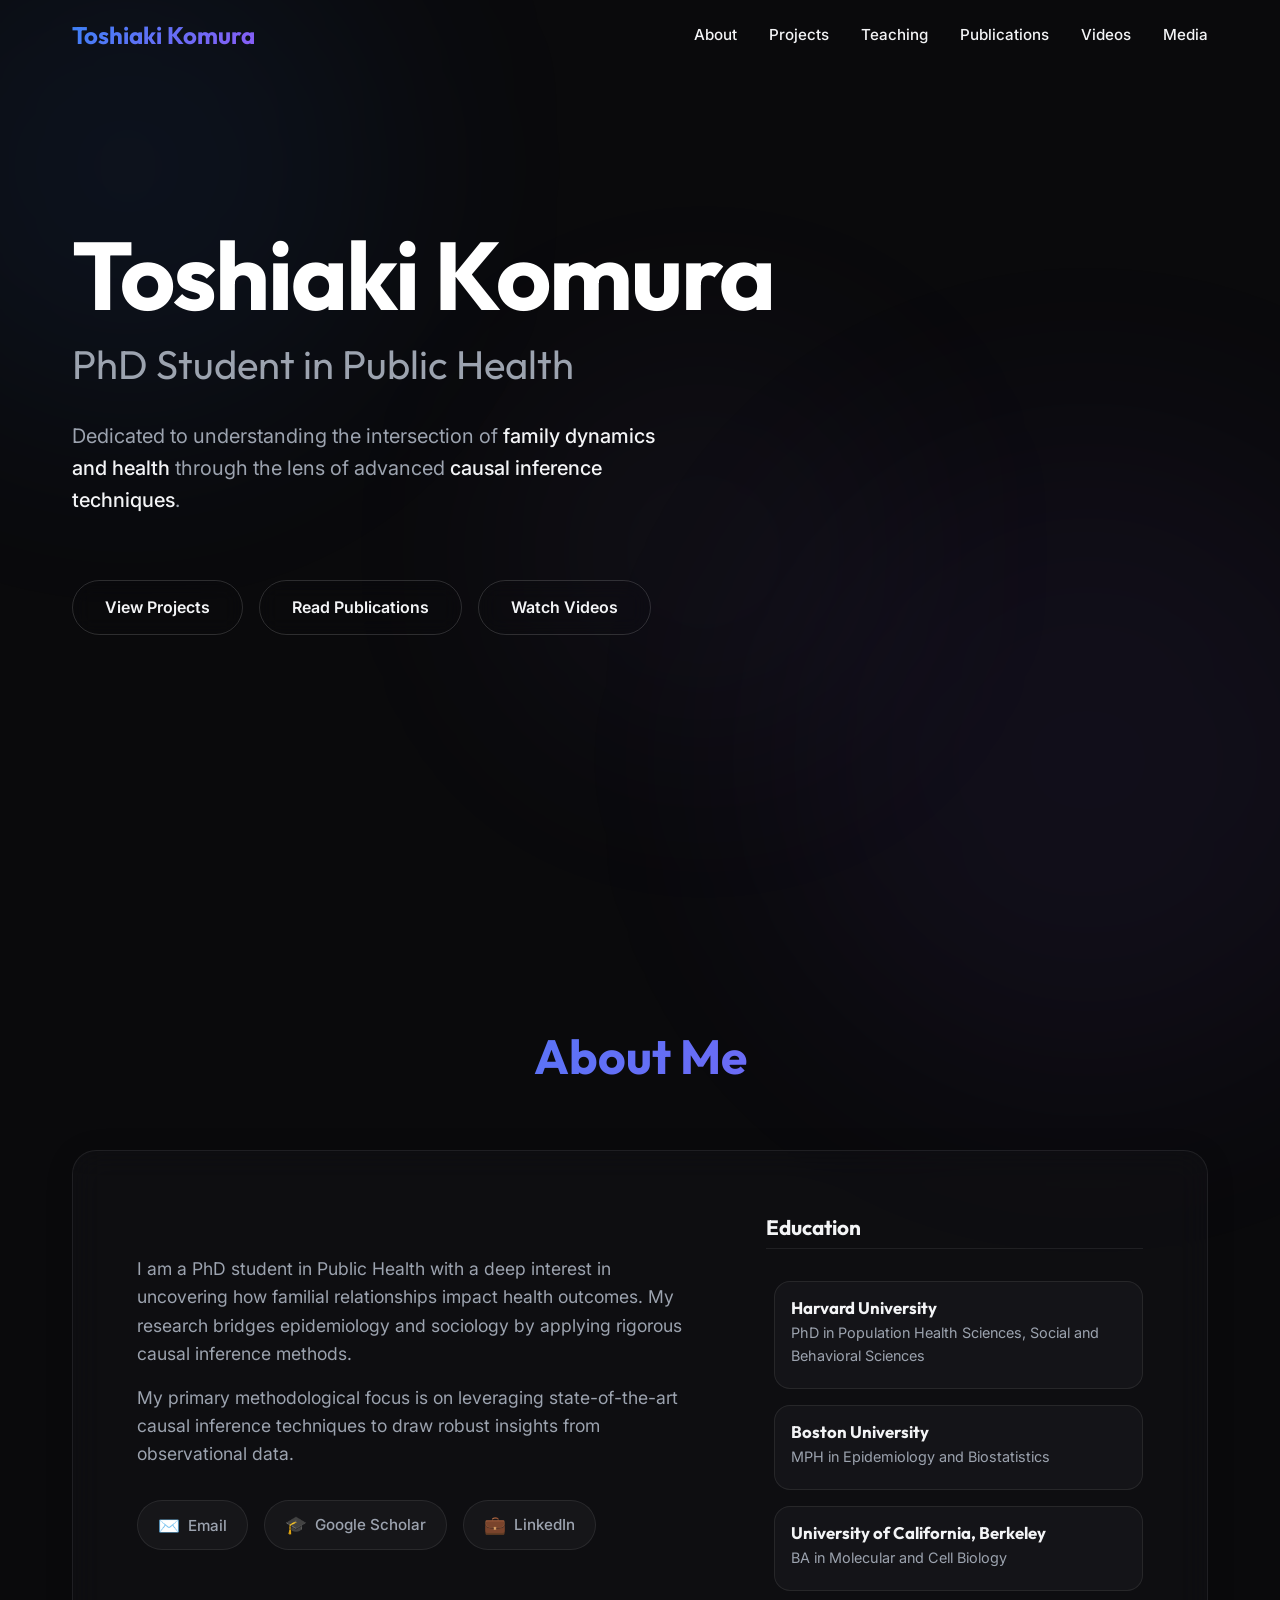
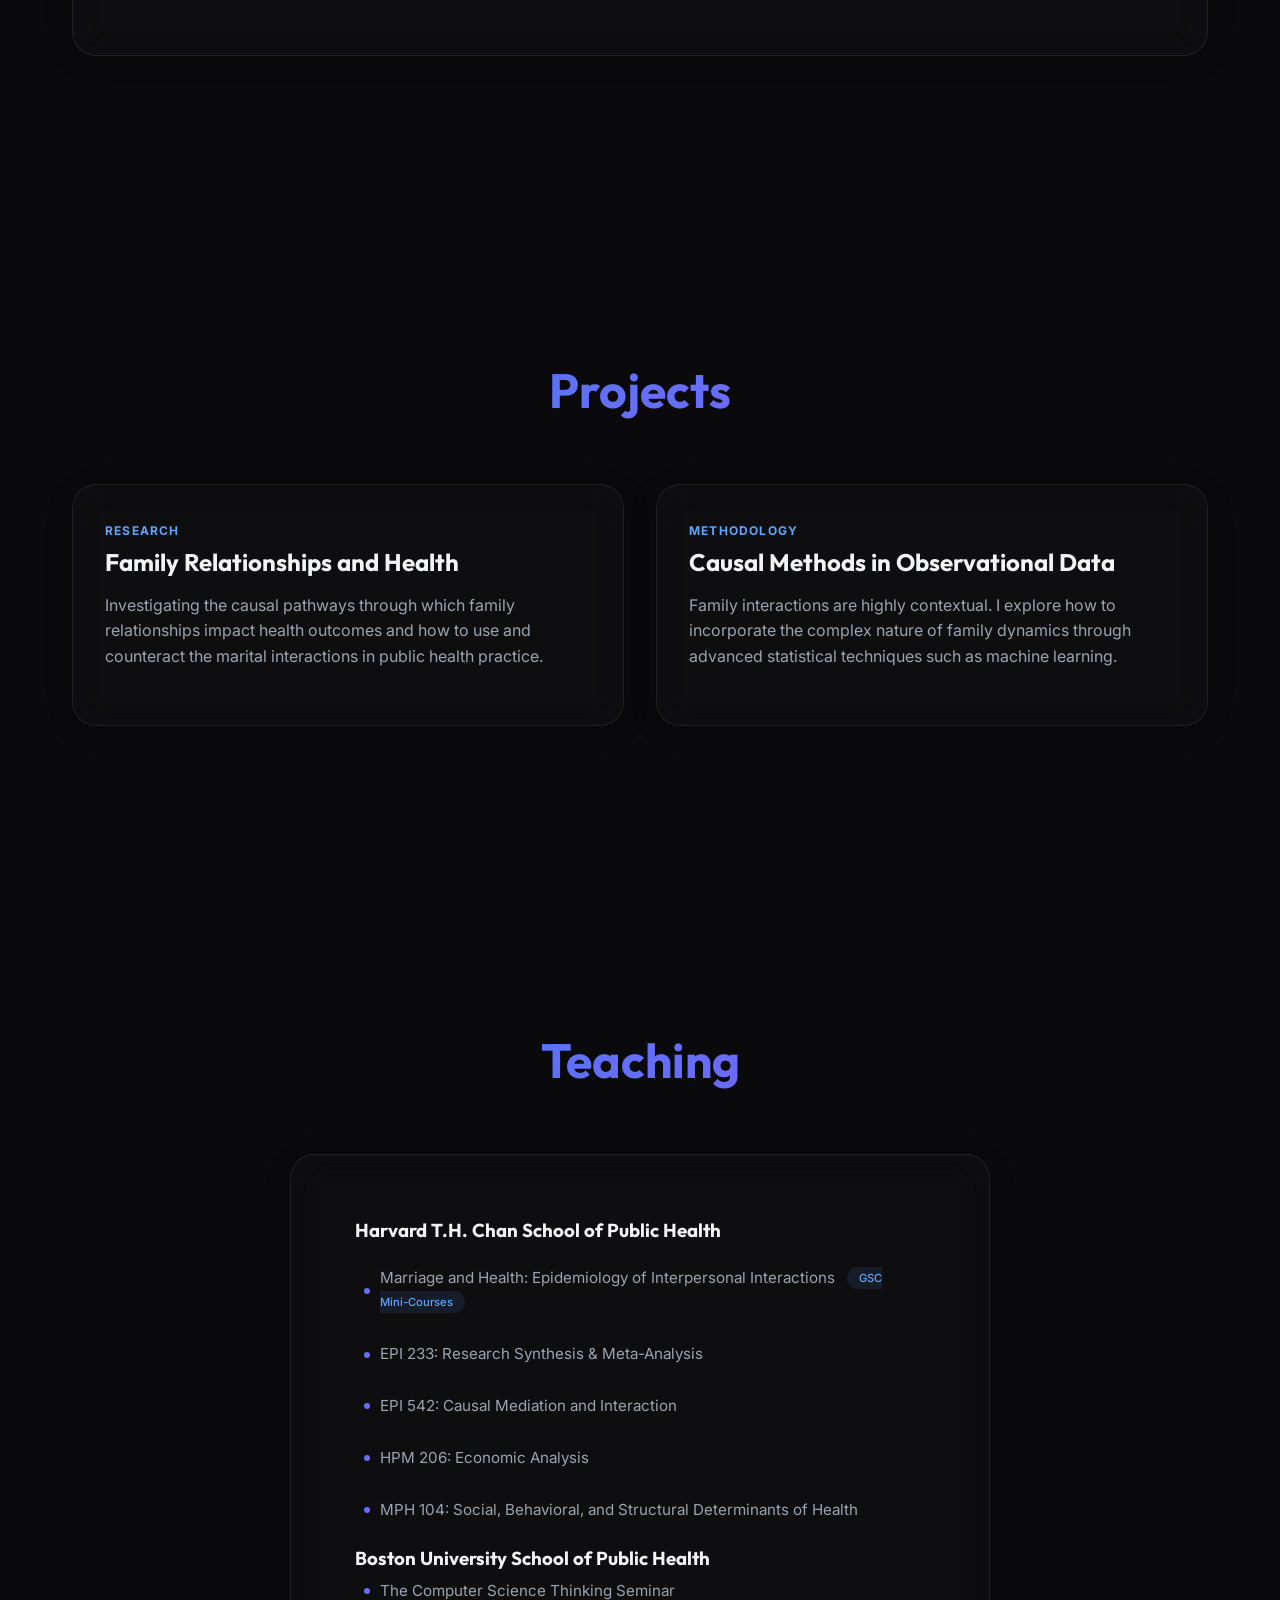
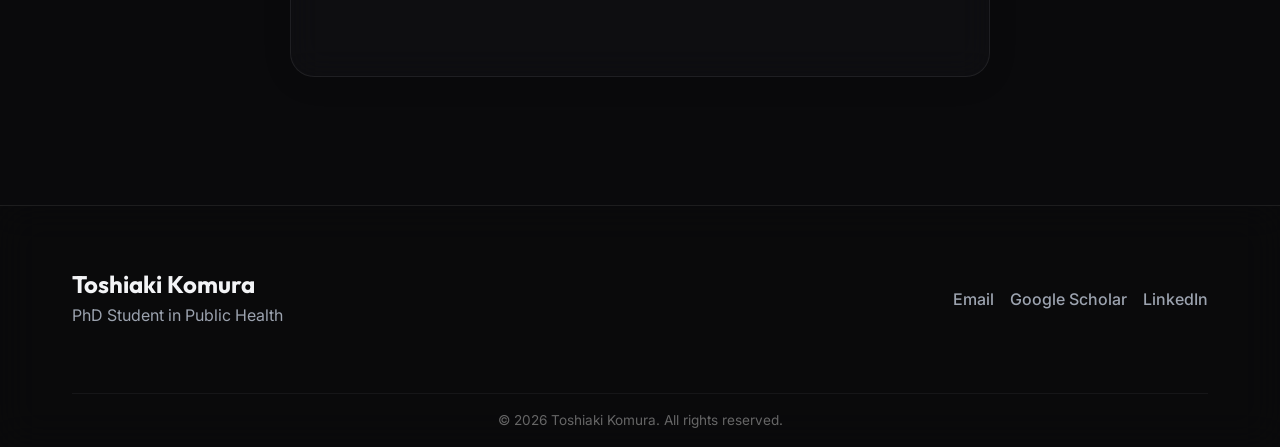
==== index.html @ fc2777ed "Initial commit: personal website with pages for publications, videos, and media" ====
<!DOCTYPE html>
<html lang="en">

<head>
    <meta charset="UTF-8">
    <meta name="viewport" content="width=device-width, initial-scale=1.0">
    <title>Toshiaki Komura | Public Health Researcher</title>
    <meta name="description"
        content="Personal website of Toshiaki Komura, PhD student in Public Health focusing on family dynamics, health, and causal inference techniques.">
    <!-- Google Fonts -->
    <link rel="preconnect" href="https://fonts.googleapis.com">
    <link rel="preconnect" href="https://fonts.gstatic.com" crossorigin>
    <link
        href="https://fonts.googleapis.com/css2?family=Inter:wght@300;400;500;600;700&family=Outfit:wght@300;400;500;700&display=swap"
        rel="stylesheet">
    <link rel="stylesheet" href="style.css">
</head>

<body>
    <!-- Background Elements -->
    <div class="bg-shape shape-1"></div>
    <div class="bg-shape shape-2"></div>
    <div class="bg-shape shape-3"></div>

    <nav class="navbar" id="navbar">
        <div class="nav-container">
            <a href="index.html" class="logo">Toshiaki Komura</a>
            <div class="hamburger">
                <span class="bar"></span>
                <span class="bar"></span>
                <span class="bar"></span>
            </div>
            <ul class="nav-menu">
                <li class="nav-item"><a href="#about" class="nav-link">About</a></li>
                <li class="nav-item"><a href="#projects" class="nav-link">Projects</a></li>
                <li class="nav-item"><a href="#teaching" class="nav-link">Teaching</a></li>
                <li class="nav-item"><a href="publications.html" class="nav-link">Publications</a></li>
                <li class="nav-item"><a href="videos.html" class="nav-link">Videos</a></li>
                <li class="nav-item"><a href="media.html" class="nav-link">Media</a></li>
            </ul>
        </div>
    </nav>

    <main>
        <!-- Hero Section -->
        <section id="hero" class="hero section-scroll">
            <div class="container hero-content">
                <div class="hero-text fade-in-up">
                    <h1 class="name">Toshiaki Komura</h1>
                    <h2 class="title">PhD Student in Public Health</h2>
                    <p class="description">
                        Dedicated to understanding the intersection of <strong>family dynamics and health</strong>
                        through the lens of advanced <strong>causal inference techniques</strong>.
                    </p>
                    <div class="hero-cta">
                        <a href="#projects" class="btn btn-secondary">View Projects</a>
                        <a href="publications.html" class="btn btn-secondary">Read Publications</a>
                        <a href="videos.html" class="btn btn-secondary">Watch Videos</a>
                    </div>
                </div>
            </div>
        </section>

        <!-- About Section -->
        <section id="about" class="section-scroll">
            <div class="container">
                <h2 class="section-title fade-in">About Me</h2>
                <div class="about-grid glass-card fade-in-up">
                    <div class="about-text">
                        <p>I am a PhD student in Public Health with a deep interest in uncovering how familial
                            relationships impact health outcomes. My research bridges epidemiology and
                            sociology by applying rigorous causal inference methods.</p>
                        <p>My primary methodological focus is on leveraging state-of-the-art causal inference
                            techniques to draw robust insights from observational data.</p>
                        <div class="about-links">
                            <button type="button" class="about-link-item copy-email-btn"
                                data-email="tkomura@g.harvard.edu" id="copy-email-btn">
                                <span class="about-link-icon">✉️</span> Email
                                <span class="copy-tooltip" id="copy-tooltip">Copied!</span>
                            </button>
                            <a href="https://scholar.google.com/citations?user=W1CnPakAAAAJ&hl=en"
                                class="about-link-item" target="_blank" rel="noopener noreferrer">
                                <span class="about-link-icon">🎓</span> Google Scholar
                            </a>
                            <a href="https://www.linkedin.com/in/toshiaki-komura-0060483b5/" class="about-link-item"
                                target="_blank" rel="noopener noreferrer">
                                <span class="about-link-icon">💼</span> LinkedIn
                            </a>
                        </div>
                    </div>
                    <div class="about-education">
                        <h3 class="education-heading">Education</h3>
                        <div class="education-timeline">
                            <div class="education-item">
                                <div class="edu-details">
                                    <h4>Harvard University</h4>
                                    <p class="edu-degree">PhD in Population Health Sciences, Social and Behavioral
                                        Sciences</p>
                                </div>
                            </div>
                            <div class="education-item">
                                <div class="edu-details">
                                    <h4>Boston University</h4>
                                    <p class="edu-degree">MPH in Epidemiology and Biostatistics</p>
                                </div>
                            </div>
                            <div class="education-item">
                                <div class="edu-details">
                                    <h4>University of California, Berkeley</h4>
                                    <p class="edu-degree">BA in Molecular and Cell Biology</p>
                                </div>
                            </div>
                        </div>
                    </div>
                </div>
            </div>
        </section>

        <!-- Projects Section -->
        <section id="projects" class="section-scroll">
            <div class="container">
                <h2 class="section-title fade-in">Projects</h2>
                <div class="grid-container">
                    <!-- Project 1 -->
                    <div class="glass-card project-card hover-lift fade-in-up" style="--delay: 0.1s">
                        <div class="card-content">
                            <div class="project-header">
                                <span class="badge">Research</span>
                                <h3>Family Relationships and Health</h3>
                            </div>
                            <p>Investigating the causal pathways through which family relationships impact health
                                outcomes and how
                                to use and counteract the marital interactions in public health practice.</p>
                        </div>
                    </div>
                    <!-- Project 2 -->
                    <div class="glass-card project-card hover-lift fade-in-up" style="--delay: 0.2s">
                        <div class="card-content">
                            <div class="project-header">
                                <span class="badge">Methodology</span>
                                <h3>Causal Methods in Observational Data</h3>
                            </div>
                            <p>Family interactions are highly contextual. I explore how to incorporate the complex
                                nature of family dynamics through advanced statistical techniques such as machine
                                learning.</p>
                        </div>
                    </div>
                </div>
            </div>
        </section>


        <!-- Teaching Section -->
        <section id="teaching" class="section-scroll">
            <div class="container">
                <h2 class="section-title fade-in">Teaching</h2>
                <div class="glass-card fade-in-up"
                    style="--delay: 0.1s; max-width: 700px; margin: 0 auto; padding: var(--space-xl);">
                    <h3 style="margin-bottom: 1rem;">Harvard T.H. Chan School of Public Health</h3>
                    <ul class="teaching-list">
                        <li>Marriage and Health: Epidemiology of Interpersonal Interactions
                            <span class="tag">GSC Mini-Courses</span>
                        </li>
                        <li>EPI 233: Research Synthesis &amp; Meta-Analysis</li>
                        <li>EPI 542: Causal Mediation and Interaction</li>
                        <li>HPM 206: Economic Analysis</li>
                        <li>MPH 104: Social, Behavioral, and Structural Determinants of Health</li>
                    </ul>
                    <h3 style="margin-top: 1rem;">Boston University School of Public Health</h3>
                    <ul class="teaching-list">
                        <li>The Computer Science Thinking Seminar</li>
                    </ul>
                </div>
            </div>
        </section>
    </main>

    <footer class="glass-footer">
        <div class="container">
            <div class="footer-content">
                <div class="footer-logo">
                    <h2>Toshiaki Komura</h2>
                    <p>PhD Student in Public Health</p>
                </div>
                <div class="footer-contact">
                    <button type="button" class="social-link copy-email-btn" data-email="tkomura@g.harvard.edu"
                        id="copy-email-btn-footer">
                        Email
                        <span class="copy-tooltip" id="copy-tooltip-footer">Copied!</span>
                    </button>
                    <a href="https://scholar.google.com/citations?user=W1CnPakAAAAJ&hl=en" class="social-link"
                        target="_blank" rel="noopener noreferrer">Google Scholar</a>
                    <a href="https://www.linkedin.com/in/toshiaki-komura-0060483b5/" class="social-link" target="_blank"
                        rel="noopener noreferrer">LinkedIn</a>
                </div>
            </div>
            <div class="footer-bottom">
                <p>&copy; <span id="year"></span> Toshiaki Komura. All rights reserved.</p>
            </div>
        </div>
    </footer>

    <script src="script.js"></script>
</body>

</html>
---- style.css ----
/* =========================================
   Design System & Tokens
   ========================================= */
:root {
    /* Color Palette - Premium Dark Mode */
    --bg-base: #0a0a0c;
    --bg-surface: rgba(20, 20, 25, 0.4);
    --bg-surface-hover: rgba(30, 30, 38, 0.6);
    --border-glass: rgba(255, 255, 255, 0.08);
    --border-glass-strong: rgba(255, 255, 255, 0.15);

    --text-main: #f3f4f6;
    --text-muted: #9ca3af;
    --text-accent: #60a5fa;
    --text-accent-secondary: #a78bfa;

    --gradient-primary: linear-gradient(135deg, #3b82f6, #8b5cf6);
    --gradient-glow: rgba(139, 92, 246, 0.5);

    /* Typography */
    --font-sans: 'Inter', -apple-system, BlinkMacSystemFont, sans-serif;
    --font-heading: 'Outfit', -apple-system, BlinkMacSystemFont, sans-serif;

    /* Spacing */
    --space-sm: 0.5rem;
    --space-md: 1rem;
    --space-lg: 2rem;
    --space-xl: 4rem;
    --space-2xl: 8rem;

    /* Transitions */
    --transition-fast: 0.2s ease;
    --transition-normal: 0.3s cubic-bezier(0.4, 0, 0.2, 1);
    --transition-slow: 0.6s cubic-bezier(0.22, 1, 0.36, 1);
}

/* =========================================
   Reset & Base Styles
   ========================================= */
* {
    margin: 0;
    padding: 0;
    box-sizing: border-box;
}

html {
    scroll-behavior: smooth;
}

body {
    font-family: var(--font-sans);
    background-color: var(--bg-base);
    color: var(--text-main);
    line-height: 1.6;
    overflow-x: hidden;
    position: relative;
}

a {
    color: var(--text-accent);
    text-decoration: none;
    transition: color var(--transition-fast);
}

a:hover {
    color: var(--text-accent-secondary);
}

ul {
    list-style: none;
}

h1,
h2,
h3,
h4 {
    font-family: var(--font-heading);
    line-height: 1.2;
    font-weight: 700;
}

.container {
    width: 100%;
    max-width: 1200px;
    margin: 0 auto;
    padding: 0 var(--space-lg);
}

/* =========================================
   Background Blob Elements
   ========================================= */
.bg-shape {
    position: fixed;
    border-radius: 50%;
    filter: blur(120px);
    z-index: -1;
    opacity: 0.5;
    animation: float 20s infinite ease-in-out alternate;
}

.shape-1 {
    width: 40vw;
    height: 40vw;
    background: rgba(59, 130, 246, 0.15);
    /* Blue */
    top: -10%;
    left: -10%;
}

.shape-2 {
    width: 50vw;
    height: 50vw;
    background: rgba(139, 92, 246, 0.12);
    /* Purple */
    bottom: -20%;
    right: -10%;
    animation-delay: -5s;
}

.shape-3 {
    width: 30vw;
    height: 30vw;
    background: rgba(167, 139, 250, 0.1);
    top: 40%;
    left: 40%;
    animation-delay: -10s;
}

@keyframes float {
    0% {
        transform: translate(0, 0) scale(1);
    }

    100% {
        transform: translate(50px, 50px) scale(1.1);
    }
}

/* =========================================
   Glassmorphism Utilities
   ========================================= */
.glass-card {
    background: var(--bg-surface);
    backdrop-filter: blur(16px);
    -webkit-backdrop-filter: blur(16px);
    border: 1px solid var(--border-glass);
    border-radius: 24px;
    padding: var(--space-xl);
    box-shadow: 0 4px 30px rgba(0, 0, 0, 0.1);
}

/* =========================================
   Navigation
   ========================================= */
.navbar {
    position: fixed;
    top: 0;
    width: 100%;
    z-index: 100;
    transition: background var(--transition-normal), padding var(--transition-normal);
    padding: var(--space-md) 0;
}

.navbar.scrolled {
    background: rgba(10, 10, 12, 0.8);
    backdrop-filter: blur(20px);
    -webkit-backdrop-filter: blur(20px);
    border-bottom: 1px solid var(--border-glass);
    padding: var(--space-sm) 0;
}

.nav-container {
    display: flex;
    justify-content: space-between;
    align-items: center;
    max-width: 1200px;
    margin: 0 auto;
    padding: 0 var(--space-lg);
}

.logo {
    font-family: var(--font-heading);
    font-size: 1.5rem;
    font-weight: 700;
    color: var(--text-main);
    background: var(--gradient-primary);
    -webkit-background-clip: text;
    background-clip: text;
    -webkit-text-fill-color: transparent;
}

.nav-menu {
    display: flex;
    gap: var(--space-lg);
}

.nav-link {
    color: var(--text-main);
    font-weight: 500;
    font-size: 0.95rem;
    position: relative;
    padding-bottom: 4px;
}

.nav-link::after {
    content: '';
    position: absolute;
    bottom: 0;
    left: 0;
    width: 0;
    height: 2px;
    background: var(--gradient-primary);
    transition: width var(--transition-fast);
}

.nav-link:hover::after {
    width: 100%;
}

.hamburger {
    display: none;
    cursor: pointer;
}

.bar {
    display: block;
    width: 25px;
    height: 3px;
    margin: 5px auto;
    -webkit-transition: all 0.3s ease-in-out;
    transition: all 0.3s ease-in-out;
    background-color: var(--text-main);
    border-radius: 3px;
}

/* =========================================
   Buttons
   ========================================= */
.btn {
    display: inline-block;
    padding: 0.875rem 2rem;
    border-radius: 50px;
    font-weight: 600;
    font-size: 1rem;
    cursor: pointer;
    transition: all var(--transition-normal);
    text-align: center;
}

.btn-primary {
    background: var(--gradient-primary);
    color: white;
    border: none;
    box-shadow: 0 4px 15px var(--gradient-glow);
}

.btn-primary:hover {
    transform: translateY(-2px);
    box-shadow: 0 8px 25px var(--gradient-glow);
    color: white;
}

.btn-secondary {
    background: transparent;
    color: var(--text-main);
    border: 1px solid var(--border-glass-strong);
    backdrop-filter: blur(10px);
}

.btn-secondary:hover {
    background: var(--bg-surface-hover);
    border-color: var(--text-accent);
    color: white;
}

/* =========================================
   Sections General
   ========================================= */
section {
    padding: var(--space-2xl) 0;
    min-height: 80vh;
    display: flex;
    align-items: center;
}

.section-title {
    font-size: 3rem;
    margin-bottom: var(--space-xl);
    text-align: center;
    background: var(--gradient-primary);
    -webkit-background-clip: text;
    background-clip: text;
    -webkit-text-fill-color: transparent;
    opacity: 0;
}

/* Page Header (for sub-pages) */
.page-header {
    min-height: auto;
    padding-top: calc(5rem + var(--space-xl));
    padding-bottom: 0;
}

.page-header .section-title {
    font-size: clamp(2.5rem, 6vw, 4rem);
    margin-bottom: 0;
}

.section-subtitle {
    font-size: 2rem;
    margin-bottom: var(--space-lg);
    color: var(--text-main);
    font-family: var(--font-heading);
    font-weight: 700;
    opacity: 0;
}

/* =========================================
   Hero Section
   ========================================= */
.hero {
    min-height: 100vh;
    padding-top: 5rem;
}

.hero-text {
    max-width: 800px;
}

.greeting {
    font-size: 1.25rem;
    color: var(--text-accent);
    margin-bottom: var(--space-sm);
    font-weight: 500;
}

.name {
    font-size: clamp(3rem, 8vw, 6rem);
    letter-spacing: -0.02em;
    margin-bottom: var(--space-sm);
    color: white;
}

.title {
    font-size: clamp(1.5rem, 4vw, 2.5rem);
    color: var(--text-muted);
    font-weight: 400;
    margin-bottom: var(--space-lg);
}

.description {
    font-size: 1.25rem;
    max-width: 600px;
    margin-bottom: var(--space-xl);
    color: var(--text-muted);
}

.description strong {
    color: var(--text-main);
    font-weight: 500;
}

.hero-cta {
    display: flex;
    gap: var(--space-md);
    flex-wrap: wrap;
}

/* =========================================
   About Section
   ========================================= */
.about-grid {
    display: grid;
    grid-template-columns: 3fr 2fr;
    gap: var(--space-xl);
    align-items: center;
}

.about-text p {
    font-size: 1.1rem;
    color: var(--text-muted);
    margin-bottom: var(--space-md);
}

/* Education Timeline */
.about-education {
    display: flex;
    flex-direction: column;
}

.education-heading {
    font-size: 1.3rem;
    color: var(--text-main);
    margin-bottom: var(--space-lg);
    padding-bottom: 0.5rem;
    border-bottom: 1px solid var(--border-glass);
}

.education-timeline {
    display: flex;
    flex-direction: column;
    gap: var(--space-md);
    position: relative;
    padding-left: 0.5rem;
}

.education-item {
    display: flex;
    align-items: flex-start;
    gap: var(--space-md);
    padding: var(--space-md);
    border-radius: 16px;
    border: 1px solid var(--border-glass);
    background: rgba(255, 255, 255, 0.03);
    transition: background var(--transition-normal), border-color var(--transition-normal);
}

.education-item:hover {
    background: rgba(96, 165, 250, 0.05);
    border-color: var(--border-glass-strong);
}

.edu-icon {
    font-size: 1.5rem;
    flex-shrink: 0;
    margin-top: 0.15rem;
}

.edu-details h4 {
    font-size: 1.05rem;
    color: var(--text-main);
    margin-bottom: 0.2rem;
}

.edu-degree {
    font-size: 0.9rem;
    color: var(--text-muted);
    margin-bottom: 0.3rem;
}

.edu-year {
    font-size: 0.8rem;
    color: var(--text-accent);
    font-weight: 600;
}

/* About Section - Social Links */
.about-links {
    display: flex;
    gap: var(--space-md);
    flex-wrap: wrap;
    margin-top: var(--space-lg);
}

.about-link-item {
    display: inline-flex;
    align-items: center;
    gap: 0.5rem;
    padding: 0.625rem 1.25rem;
    border-radius: 50px;
    background: rgba(255, 255, 255, 0.04);
    border: 1px solid var(--border-glass);
    color: var(--text-muted);
    font-size: 0.95rem;
    font-weight: 500;
    transition: all var(--transition-normal);
}

.about-link-item:hover {
    background: rgba(96, 165, 250, 0.1);
    border-color: var(--text-accent);
    color: var(--text-accent);
    transform: translateY(-2px);
}

.about-link-icon {
    font-size: 1.1rem;
}

/* Copy Email Button */
.copy-email-btn {
    cursor: pointer;
    font-family: var(--font-sans);
    position: relative;
}

.copy-tooltip {
    position: absolute;
    bottom: calc(100% + 8px);
    left: 50%;
    transform: translateX(-50%) translateY(4px);
    background: var(--gradient-primary);
    color: white;
    padding: 0.35rem 0.85rem;
    border-radius: 8px;
    font-size: 0.8rem;
    font-weight: 600;
    white-space: nowrap;
    opacity: 0;
    pointer-events: none;
    transition: opacity 0.25s ease, transform 0.25s ease;
}

.copy-tooltip::after {
    content: '';
    position: absolute;
    top: 100%;
    left: 50%;
    transform: translateX(-50%);
    border: 5px solid transparent;
    border-top-color: #6d5cdb;
}

.copy-tooltip.show {
    opacity: 1;
    transform: translateX(-50%) translateY(0);
}

/* =========================================
   Grid Layout for Projects & Teaching
   ========================================= */
.grid-container {
    display: grid;
    grid-template-columns: repeat(auto-fit, minmax(350px, 1fr));
    gap: var(--space-lg);
}

/* =========================================
   Cards and Interactivity
   ========================================= */
.hover-lift {
    transition: transform var(--transition-normal), border-color var(--transition-normal);
}

.hover-lift:hover {
    transform: translateY(-8px);
    border-color: var(--text-accent-secondary);
}

.project-card,
.teaching-card {
    display: flex;
    flex-direction: column;
    justify-content: space-between;
    height: 100%;
    padding: var(--space-lg);
}

.badge {
    text-transform: uppercase;
    font-size: 0.75rem;
    letter-spacing: 0.1em;
    color: var(--text-accent);
    font-weight: 700;
    margin-bottom: 0.5rem;
    display: inline-block;
}

.project-header h3,
.teaching-card h3 {
    font-size: 1.5rem;
    margin-bottom: 1rem;
}

.project-card p,
.teaching-card p {
    color: var(--text-muted);
    margin-bottom: 1.5rem;
    flex-grow: 1;
}

.tag-list {
    display: flex;
    flex-wrap: wrap;
    gap: 0.5rem;
}

.tag {
    background: rgba(96, 165, 250, 0.1);
    color: var(--text-accent);
    padding: 0.25rem 0.75rem;
    border-radius: 20px;
    font-size: 0.8rem;
    font-weight: 500;
}

.teaching-icon {
    font-size: 3rem;
    margin-bottom: 1rem;
}

.role {
    color: var(--text-accent-secondary) !important;
    font-weight: 500;
    font-size: 0.95rem;
}

/* Teaching Course List */
.teaching-list {
    list-style: none;
    padding: 0;
    margin: 0;
    display: flex;
    flex-direction: column;
    gap: 0.6rem;
}

.teaching-list li {
    color: var(--text-muted);
    font-size: 0.95rem;
    padding: 0.5rem 0.75rem;
    border-radius: 10px;
    border: 1px solid transparent;
    transition: background var(--transition-fast), border-color var(--transition-fast);
    position: relative;
    padding-left: 1.5rem;
}

.teaching-list li::before {
    content: '';
    position: absolute;
    left: 0.5rem;
    top: 50%;
    transform: translateY(-50%);
    width: 6px;
    height: 6px;
    border-radius: 50%;
    background: var(--gradient-primary);
}

.teaching-list li:hover {
    background: rgba(96, 165, 250, 0.05);
    border-color: var(--border-glass);
}

.teaching-list li .tag {
    margin-left: 0.5rem;
    vertical-align: middle;
    font-size: 0.7rem;
}

/* =========================================
   Publications
   ========================================= */
.publication-list {
    display: flex;
    flex-direction: column;
    gap: var(--space-md);
}

.publication-item {
    transition: background var(--transition-normal);
}

.hover-bg:hover {
    background: var(--bg-surface-hover);
}

.publication-item h3 {
    font-size: 1.25rem;
    margin-bottom: 0.5rem;
}

.pub-link {
    color: var(--text-main);
}

.pub-link:hover {
    color: var(--text-accent);
}

.pub-authors {
    color: var(--text-muted);
    font-size: 0.95rem;
    margin-bottom: 0.25rem;
}

.pub-authors strong {
    color: var(--text-accent-secondary);
}

.pub-journal {
    color: #888;
    font-size: 0.9rem;
}

/* =========================================
   Media Coverage
   ========================================= */
.media-list {
    display: flex;
    flex-direction: column;
    gap: var(--space-md);
}

.media-item {
    display: flex;
    align-items: center;
    justify-content: space-between;
    gap: var(--space-lg);
    padding: var(--space-lg) var(--space-xl);
    text-decoration: none;
    color: inherit;
    transition: background var(--transition-normal), border-color var(--transition-normal), transform var(--transition-normal);
}

.media-item:hover {
    border-color: var(--border-glass-strong);
    transform: translateX(6px);
}

.media-item:hover h3 {
    color: var(--text-accent);
}

.media-item-content {
    flex: 1;
    min-width: 0;
}

.media-meta {
    display: flex;
    align-items: center;
    gap: var(--space-md);
    margin-bottom: 0.5rem;
    flex-wrap: wrap;
}

.media-source {
    font-size: 0.8rem;
    font-weight: 600;
    text-transform: uppercase;
    letter-spacing: 0.06em;
    color: var(--text-accent-secondary);
    background: rgba(167, 139, 250, 0.1);
    padding: 0.2rem 0.7rem;
    border-radius: 20px;
}

.media-date {
    font-size: 0.8rem;
    color: var(--text-muted);
    font-weight: 500;
}

.media-item h3 {
    font-size: 1.15rem;
    font-weight: 600;
    line-height: 1.4;
    color: var(--text-main);
    transition: color var(--transition-fast);
}

.media-arrow {
    font-size: 1.25rem;
    color: var(--text-muted);
    transition: color var(--transition-fast), transform var(--transition-fast);
    flex-shrink: 0;
}

.media-item:hover .media-arrow {
    color: var(--text-accent);
    transform: translateX(4px);
}

/* =========================================
   Video Gallery
   ========================================= */
.video-gallery {
    display: flex;
    flex-direction: column;
    gap: var(--space-xl);
}

.video-card {
    overflow: hidden;
}

.video-wrapper {
    position: relative;
    width: 100%;
    aspect-ratio: 16 / 9;
    border-radius: 16px 16px 0 0;
    overflow: hidden;
    background: #000;
}

.video-wrapper video {
    width: 100%;
    height: 100%;
    object-fit: contain;
    border-radius: 16px 16px 0 0;
}

.video-info {
    padding: var(--space-lg);
}

.video-info h3 {
    font-size: 1.4rem;
    color: var(--text-main);
    margin-bottom: var(--space-sm);
    font-family: var(--font-heading);
}

.video-description {
    color: var(--text-muted);
    font-size: 0.95rem;
    line-height: 1.7;
    margin-bottom: var(--space-md);
}

.video-tags {
    display: flex;
    flex-wrap: wrap;
    gap: 0.5rem;
}

/* =========================================
   Footer
   ========================================= */
.glass-footer {
    border-top: 1px solid var(--border-glass);
    background: rgba(10, 10, 12, 0.6);
    backdrop-filter: blur(20px);
    -webkit-backdrop-filter: blur(20px);
    padding: var(--space-xl) 0 var(--space-md);
}

.footer-content {
    display: flex;
    justify-content: space-between;
    align-items: center;
    flex-wrap: wrap;
    gap: var(--space-lg);
    margin-bottom: var(--space-xl);
}

.footer-logo h2 {
    font-size: 1.5rem;
    margin-bottom: 0.25rem;
}

.footer-logo p {
    color: var(--text-muted);
}

.footer-contact {
    display: flex;
    gap: var(--space-md);
    flex-wrap: wrap;
}

.social-link {
    color: var(--text-muted);
    font-weight: 500;
}

button.social-link {
    background: none;
    border: none;
    font-family: var(--font-sans);
    font-size: inherit;
    cursor: pointer;
    padding: 0;
    position: relative;
}

.social-link:hover {
    color: var(--text-main);
}

.footer-bottom {
    text-align: center;
    color: #666;
    font-size: 0.85rem;
    border-top: 1px solid rgba(255, 255, 255, 0.05);
    padding-top: var(--space-md);
}

/* =========================================
   Animations & Intersection Observer Classes
   ========================================= */
.fade-in {
    opacity: 0;
    transform: translateY(0);
    transition: opacity var(--transition-slow);
}

.fade-in-up {
    opacity: 0;
    transform: translateY(30px);
    transition: opacity var(--transition-slow), transform var(--transition-slow);
}

.is-visible {
    opacity: 1 !important;
    transform: translateY(0) !important;
}

/* Handles staggered animations utilizing inline custom property --delay */
.fade-in-up.is-visible {
    transition-delay: var(--delay, 0s);
}

/* =========================================
   Responsive Design
   ========================================= */
@media (max-width: 900px) {
    .about-grid {
        grid-template-columns: 1fr;
    }
}

@media (max-width: 768px) {

    /* --- Navigation --- */
    .hamburger {
        display: block;
    }

    .hamburger.active .bar:nth-child(2) {
        opacity: 0;
    }

    .hamburger.active .bar:nth-child(1) {
        transform: translateY(8px) rotate(45deg);
    }

    .hamburger.active .bar:nth-child(3) {
        transform: translateY(-8px) rotate(-45deg);
    }

    .nav-menu {
        position: fixed;
        left: -100%;
        top: 70px;
        flex-direction: column;
        background: rgba(10, 10, 12, 0.95);
        backdrop-filter: blur(20px);
        width: 100%;
        text-align: center;
        transition: 0.3s;
        padding: var(--space-lg) 0;
        box-shadow: 0 10px 27px rgba(0, 0, 0, 0.05);
        border-bottom: 1px solid var(--border-glass);
    }

    .nav-menu.active {
        left: 0;
    }

    .nav-item {
        margin: 1rem 0;
    }

    /* --- General Section --- */
    section {
        min-height: auto;
        padding: var(--space-xl) 0;
    }

    .section-title {
        font-size: 2rem;
        margin-bottom: var(--space-lg);
    }

    .glass-card {
        padding: var(--space-lg);
        border-radius: 18px;
    }

    .container {
        padding: 0 var(--space-md);
    }

    /* --- Hero --- */
    .hero {
        min-height: 90vh;
        padding-top: 5rem;
    }

    .hero-text {
        text-align: center;
        margin: 0 auto;
    }

    .hero-cta {
        justify-content: center;
        flex-direction: column;
        align-items: center;
    }

    .hero-cta .btn {
        width: 100%;
        max-width: 280px;
    }

    .description {
        font-size: 1.05rem;
    }

    /* --- About --- */
    .about-text p {
        font-size: 1rem;
    }

    .about-links {
        flex-direction: column;
        align-items: stretch;
    }

    .about-link-item {
        justify-content: center;
    }

    .education-heading {
        font-size: 1.15rem;
        margin-bottom: var(--space-md);
    }

    .education-item {
        padding: 0.75rem;
    }

    .edu-details h4 {
        font-size: 0.95rem;
    }

    .edu-degree {
        font-size: 0.85rem;
    }

    /* --- Projects & Teaching Grid --- */
    .grid-container {
        grid-template-columns: 1fr;
    }

    .project-card,
    .teaching-card {
        padding: var(--space-md);
    }

    .project-header h3,
    .teaching-card h3 {
        font-size: 1.25rem;
    }

    /* --- Media Coverage --- */
    .media-item {
        padding: var(--space-md);
        gap: var(--space-md);
    }

    .media-item h3 {
        font-size: 1rem;
    }

    .media-source {
        font-size: 0.7rem;
    }

    .media-arrow {
        display: none;
    }

    /* --- Publications --- */
    .publication-item {
        padding: var(--space-md);
    }

    .publication-item h3 {
        font-size: 1.05rem;
    }

    .pub-authors {
        font-size: 0.85rem;
    }

    .pub-journal {
        font-size: 0.8rem;
    }

    /* --- Footer --- */
    .footer-content {
        flex-direction: column;
        text-align: center;
    }

    .footer-contact {
        justify-content: center;
        gap: var(--space-lg);
    }

    .glass-footer {
        padding: var(--space-lg) 0 var(--space-md);
    }
}

/* Extra small devices */
@media (max-width: 400px) {
    .name {
        font-size: 2.5rem;
    }

    .title {
        font-size: 1.2rem;
    }

    .section-title {
        font-size: 1.75rem;
    }

    .glass-card {
        padding: var(--space-md);
        border-radius: 14px;
    }

    .about-link-item {
        padding: 0.5rem 1rem;
        font-size: 0.85rem;
    }
}
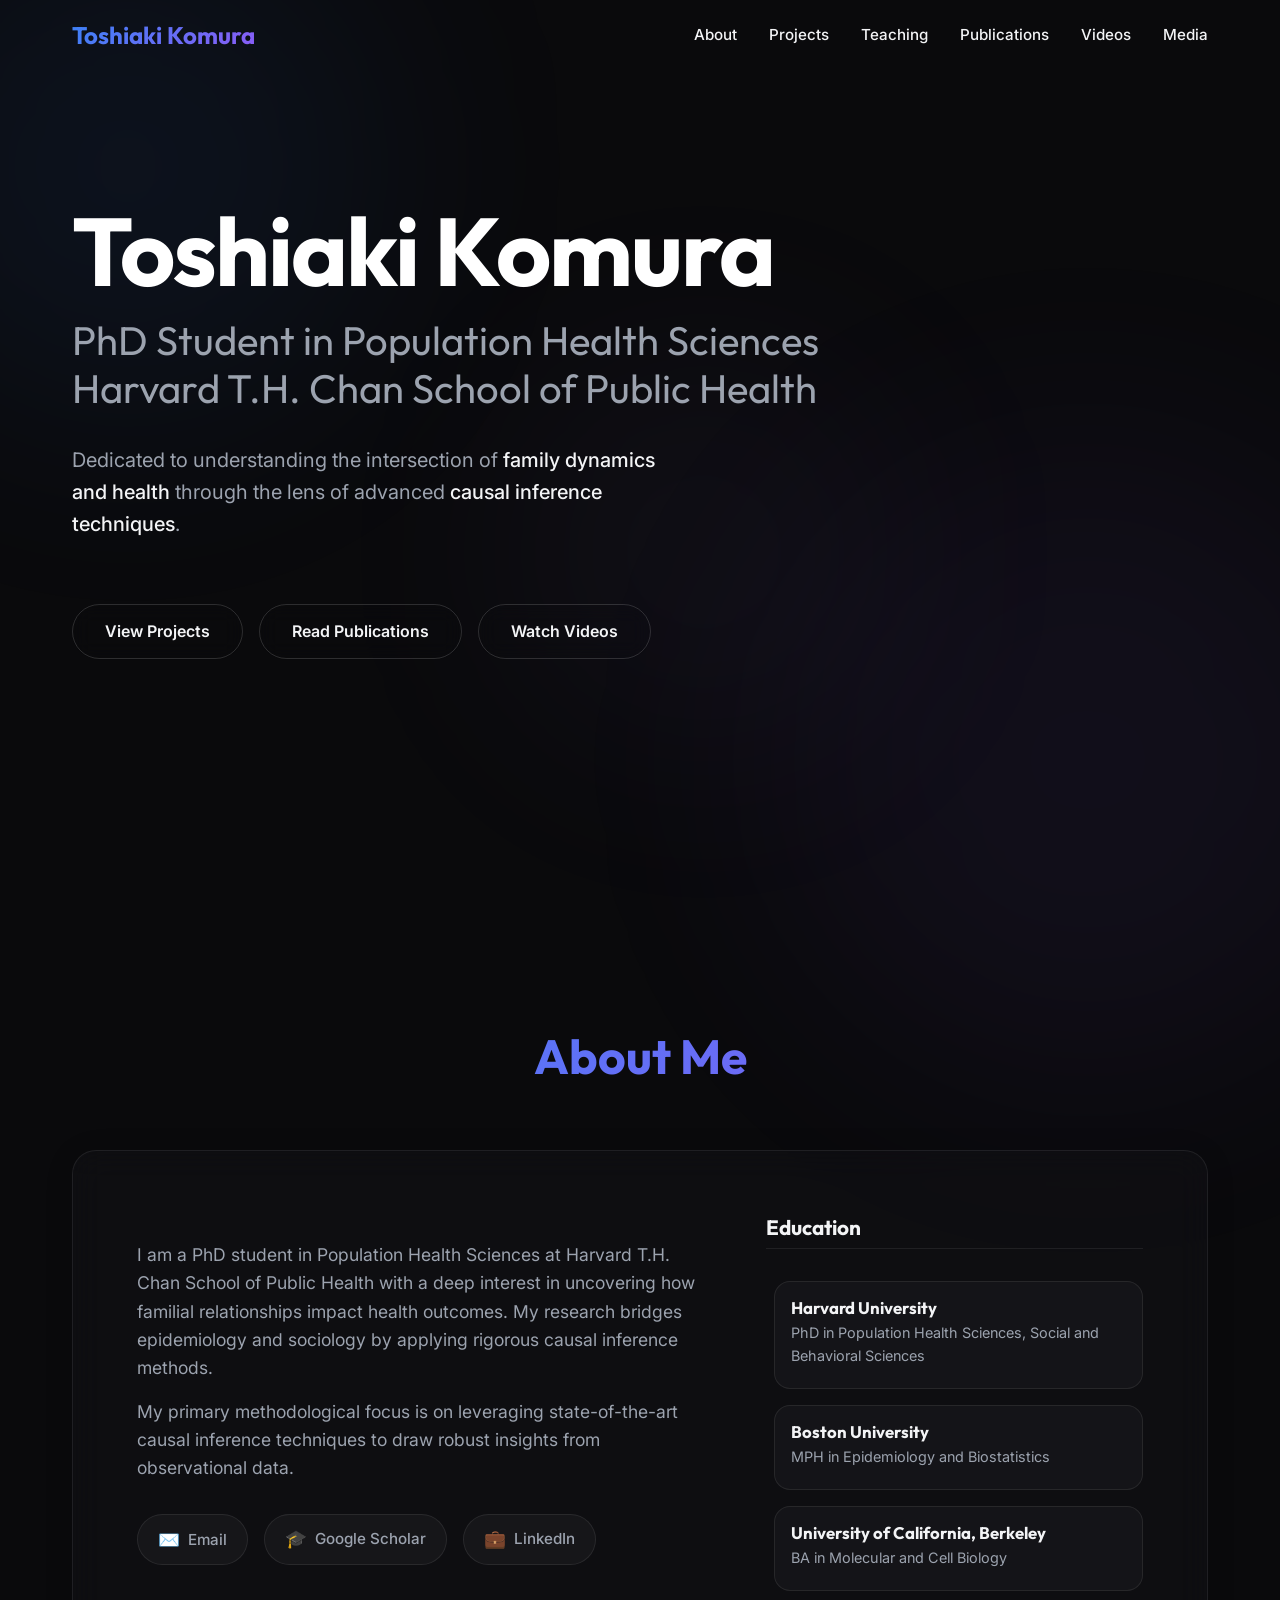
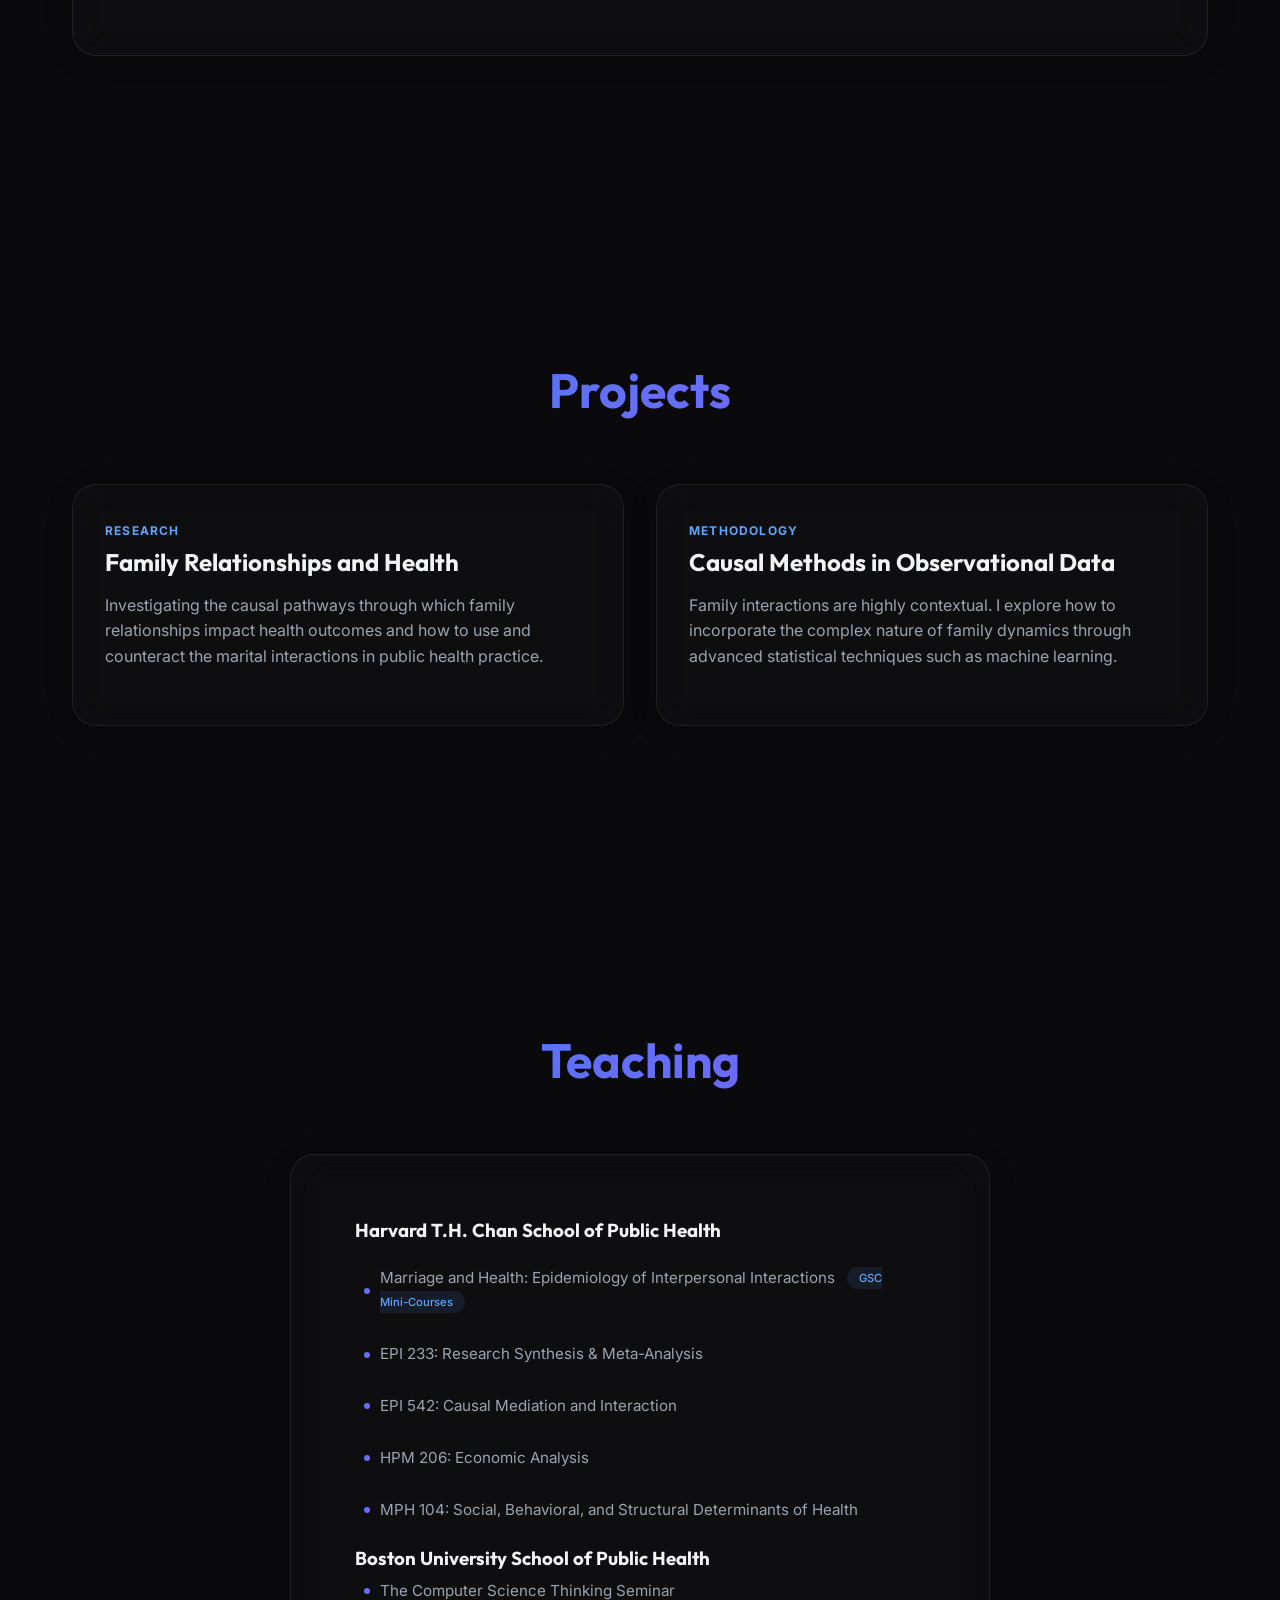
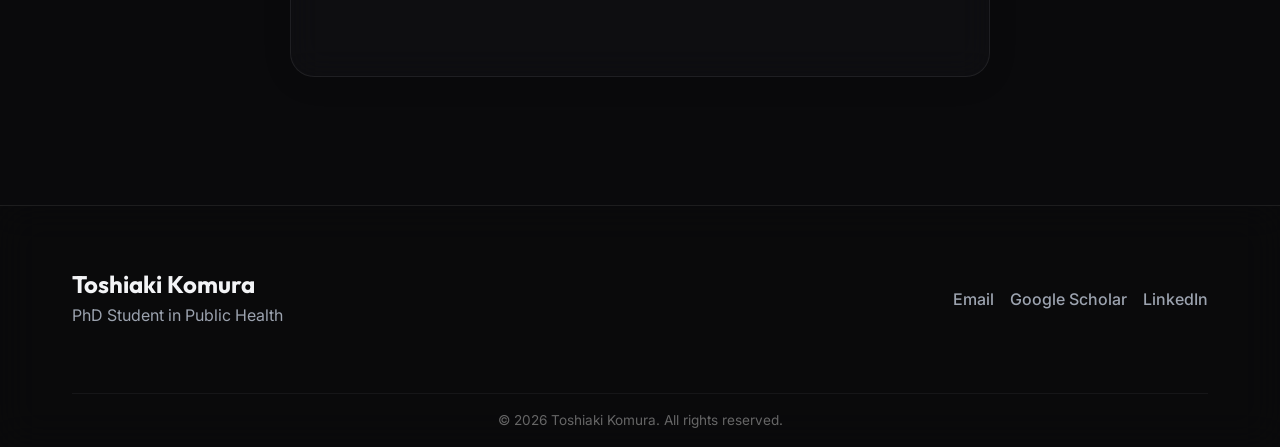
==== commit 5821febe: "Update title and about to reflect Harvard Population Health Sciences program Co-Authored-By: Claude " ====
--- a/index.html
+++ b/index.html
@@ -7,6 +7,7 @@
     <title>Toshiaki Komura | Public Health Researcher</title>
     <meta name="description"
         content="Personal website of Toshiaki Komura, PhD student in Public Health focusing on family dynamics, health, and causal inference techniques.">
+    <meta name="google-site-verification" content="Z4t4sB5RWyNDT3jdN0seUqBk4VAjevPgAqdVkRYwbGs" />
     <!-- Google Fonts -->
     <link rel="preconnect" href="https://fonts.googleapis.com">
     <link rel="preconnect" href="https://fonts.gstatic.com" crossorigin>
@@ -14,6 +15,24 @@
         href="https://fonts.googleapis.com/css2?family=Inter:wght@300;400;500;600;700&family=Outfit:wght@300;400;500;700&display=swap"
         rel="stylesheet">
     <link rel="stylesheet" href="style.css">
+    <script type="application/ld+json">
+    {
+      "@context": "https://schema.org",
+      "@type": "Person",
+      "name": "Toshiaki Komura",
+      "url": "https://toshi934.github.io/personal-website/",
+      "jobTitle": "PhD Student",
+      "affiliation": {
+        "@type": "Organization",
+        "name": "Harvard T.H. Chan School of Public Health"
+      },
+      "description": "Public health researcher focusing on family dynamics, health, and causal inference techniques.",
+      "sameAs": [
+        "https://scholar.google.com/citations?user=W1CnPakAAAAJ&hl=en",
+        "https://www.linkedin.com/in/toshiaki-komura-0060483b5/"
+      ]
+    }
+    </script>
 </head>
 
 <body>
@@ -47,7 +66,8 @@
             <div class="container hero-content">
                 <div class="hero-text fade-in-up">
                     <h1 class="name">Toshiaki Komura</h1>
-                    <h2 class="title">PhD Student in Public Health</h2>
+                    <h2 class="title">PhD Student in Population Health Sciences<br>Harvard T.H. Chan School of Public
+                        Health</h2>
                     <p class="description">
                         Dedicated to understanding the intersection of <strong>family dynamics and health</strong>
                         through the lens of advanced <strong>causal inference techniques</strong>.
@@ -67,7 +87,9 @@
                 <h2 class="section-title fade-in">About Me</h2>
                 <div class="about-grid glass-card fade-in-up">
                     <div class="about-text">
-                        <p>I am a PhD student in Public Health with a deep interest in uncovering how familial
+                        <p>I am a PhD student in Population Health Sciences at Harvard T.H. Chan School of Public
+                            Health with a deep interest in uncovering how
+                            familial
                             relationships impact health outcomes. My research bridges epidemiology and
                             sociology by applying rigorous causal inference methods.</p>
                         <p>My primary methodological focus is on leveraging state-of-the-art causal inference
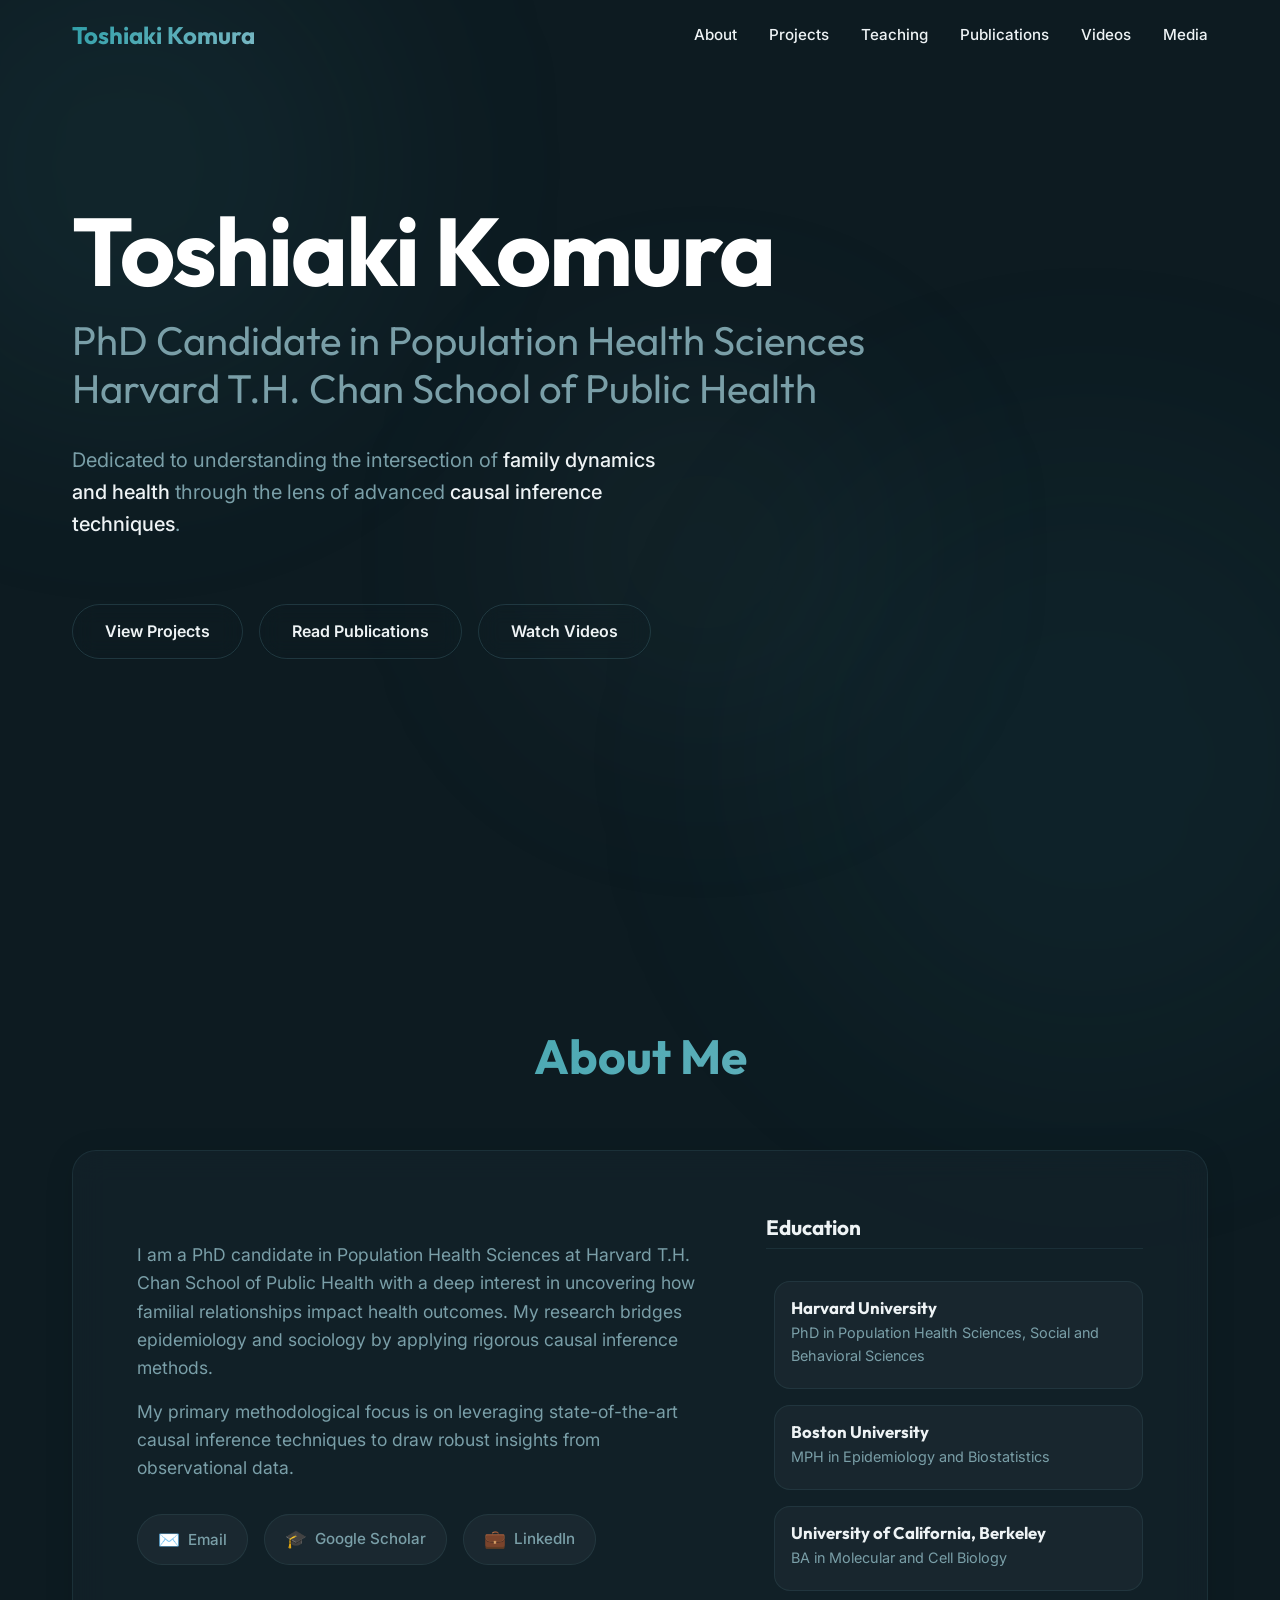
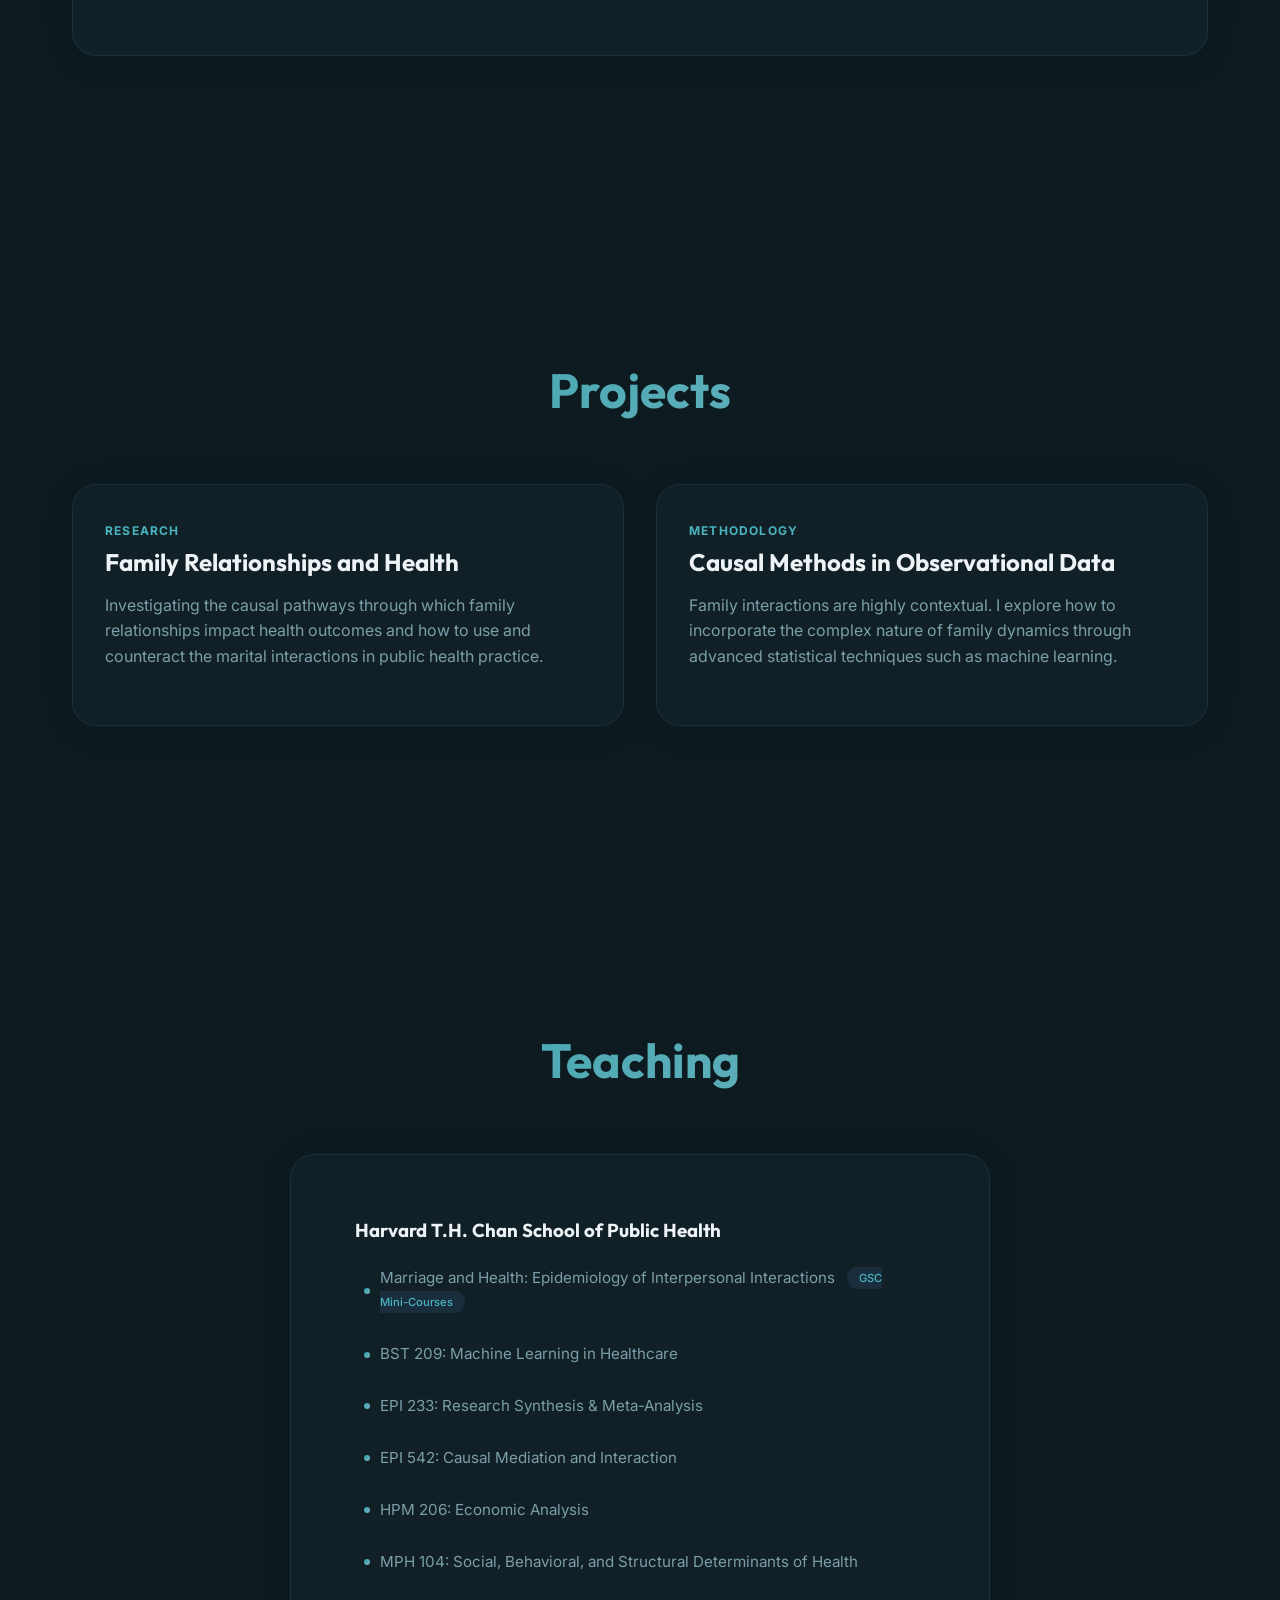
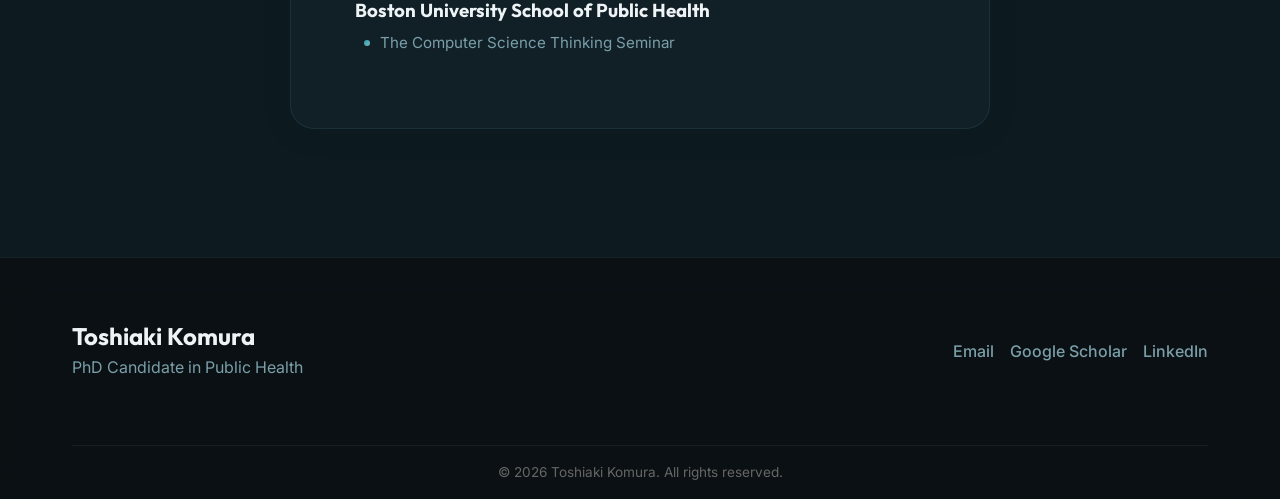
==== commit 1cf68533: "Update title to PhD Candidate and add BST 209 teaching listing Reflects current academic status acro" ====
--- a/index.html
+++ b/index.html
@@ -6,7 +6,7 @@
     <meta name="viewport" content="width=device-width, initial-scale=1.0">
     <title>Toshiaki Komura | Public Health Researcher</title>
     <meta name="description"
-        content="Personal website of Toshiaki Komura, PhD student in Public Health focusing on family dynamics, health, and causal inference techniques.">
+        content="Personal website of Toshiaki Komura, PhD candidate in Public Health focusing on family dynamics, health, and causal inference techniques.">
     <meta name="google-site-verification" content="Z4t4sB5RWyNDT3jdN0seUqBk4VAjevPgAqdVkRYwbGs" />
     <!-- Google Fonts -->
     <link rel="preconnect" href="https://fonts.googleapis.com">
@@ -21,7 +21,7 @@
       "@type": "Person",
       "name": "Toshiaki Komura",
       "url": "https://toshi934.github.io/personal-website/",
-      "jobTitle": "PhD Student",
+      "jobTitle": "PhD Candidate",
       "affiliation": {
         "@type": "Organization",
         "name": "Harvard T.H. Chan School of Public Health"
@@ -66,7 +66,7 @@
             <div class="container hero-content">
                 <div class="hero-text fade-in-up">
                     <h1 class="name">Toshiaki Komura</h1>
-                    <h2 class="title">PhD Student in Population Health Sciences<br>Harvard T.H. Chan School of Public
+                    <h2 class="title">PhD Candidate in Population Health Sciences<br>Harvard T.H. Chan School of Public
                         Health</h2>
                     <p class="description">
                         Dedicated to understanding the intersection of <strong>family dynamics and health</strong>
@@ -87,7 +87,7 @@
                 <h2 class="section-title fade-in">About Me</h2>
                 <div class="about-grid glass-card fade-in-up">
                     <div class="about-text">
-                        <p>I am a PhD student in Population Health Sciences at Harvard T.H. Chan School of Public
+                        <p>I am a PhD candidate in Population Health Sciences at Harvard T.H. Chan School of Public
                             Health with a deep interest in uncovering how
                             familial
                             relationships impact health outcomes. My research bridges epidemiology and
@@ -183,6 +183,7 @@
                         <li>Marriage and Health: Epidemiology of Interpersonal Interactions
                             <span class="tag">GSC Mini-Courses</span>
                         </li>
+                        <li>BST 209: Machine Learning in Healthcare</li>
                         <li>EPI 233: Research Synthesis &amp; Meta-Analysis</li>
                         <li>EPI 542: Causal Mediation and Interaction</li>
                         <li>HPM 206: Economic Analysis</li>
@@ -202,7 +203,7 @@
             <div class="footer-content">
                 <div class="footer-logo">
                     <h2>Toshiaki Komura</h2>
-                    <p>PhD Student in Public Health</p>
+                    <p>PhD Candidate in Public Health</p>
                 </div>
                 <div class="footer-contact">
                     <button type="button" class="social-link copy-email-btn" data-email="tkomura@g.harvard.edu"
--- a/style.css
+++ b/style.css
@@ -2,20 +2,20 @@
    Design System & Tokens
    ========================================= */
 :root {
-    /* Color Palette - Premium Dark Mode */
-    --bg-base: #0a0a0c;
-    --bg-surface: rgba(20, 20, 25, 0.4);
-    --bg-surface-hover: rgba(30, 30, 38, 0.6);
-    --border-glass: rgba(255, 255, 255, 0.08);
-    --border-glass-strong: rgba(255, 255, 255, 0.15);
-
-    --text-main: #f3f4f6;
-    --text-muted: #9ca3af;
-    --text-accent: #60a5fa;
-    --text-accent-secondary: #a78bfa;
-
-    --gradient-primary: linear-gradient(135deg, #3b82f6, #8b5cf6);
-    --gradient-glow: rgba(139, 92, 246, 0.5);
+    /* Color Palette - Morphous Alpine Lake Dark */
+    --bg-base: #0d1b21;
+    --bg-surface: rgba(26, 42, 50, 0.4);
+    --bg-surface-hover: rgba(35, 56, 67, 0.6);
+    --border-glass: rgba(100, 160, 172, 0.12);
+    --border-glass-strong: rgba(100, 160, 172, 0.22);
+
+    --text-main: #eef3f5;
+    --text-muted: #7a9fa8;
+    --text-accent: #4ab5c0;
+    --text-accent-secondary: #8ec5ce;
+
+    --gradient-primary: linear-gradient(135deg, #2e9fa8, #7ab8c4);
+    --gradient-glow: rgba(46, 159, 168, 0.4);
 
     /* Typography */
     --font-sans: 'Inter', -apple-system, BlinkMacSystemFont, sans-serif;
@@ -101,8 +101,8 @@
 .shape-1 {
     width: 40vw;
     height: 40vw;
-    background: rgba(59, 130, 246, 0.15);
-    /* Blue */
+    background: rgba(74, 181, 192, 0.15);
+    /* Alpine Teal */
     top: -10%;
     left: -10%;
 }
@@ -110,8 +110,8 @@
 .shape-2 {
     width: 50vw;
     height: 50vw;
-    background: rgba(139, 92, 246, 0.12);
-    /* Purple */
+    background: rgba(46, 159, 168, 0.12);
+    /* Lake Water */
     bottom: -20%;
     right: -10%;
     animation-delay: -5s;
@@ -120,7 +120,8 @@
 .shape-3 {
     width: 30vw;
     height: 30vw;
-    background: rgba(167, 139, 250, 0.1);
+    background: rgba(142, 197, 206, 0.1);
+    /* Glacier Blue */
     top: 40%;
     left: 40%;
     animation-delay: -10s;
@@ -774,6 +775,7 @@
 
 .video-card {
     overflow: hidden;
+    margin-bottom: var(--space-lg);
 }
 
 .video-wrapper {
@@ -814,6 +816,91 @@
     display: flex;
     flex-wrap: wrap;
     gap: 0.5rem;
+}
+
+/* Series header */
+.video-series-header {
+    margin-bottom: var(--space-lg);
+}
+
+.video-series-title {
+    font-size: 1.6rem;
+    font-family: var(--font-heading);
+    font-weight: 700;
+    color: var(--text-main);
+    margin-bottom: 0.6rem;
+    display: flex;
+    align-items: center;
+    gap: 0.75rem;
+}
+
+.video-series-title::before {
+    content: '';
+    display: inline-block;
+    width: 4px;
+    height: 1.5rem;
+    border-radius: 2px;
+    background: var(--gradient-primary);
+    flex-shrink: 0;
+}
+
+.video-series-desc {
+    color: var(--text-muted);
+    font-size: 0.95rem;
+    line-height: 1.7;
+    max-width: 780px;
+    padding-left: calc(4px + 0.75rem);
+}
+
+/* Part badge */
+.video-meta-row {
+    display: flex;
+    align-items: center;
+    justify-content: space-between;
+    flex-wrap: wrap;
+    gap: 0.5rem;
+    margin-bottom: 0.6rem;
+}
+
+.video-series-badge {
+    font-size: 0.75rem;
+    font-weight: 600;
+    text-transform: uppercase;
+    letter-spacing: 0.08em;
+    color: var(--text-accent-secondary);
+    background: rgba(167, 139, 250, 0.1);
+    border: 1px solid rgba(167, 139, 250, 0.2);
+    padding: 0.2rem 0.7rem;
+    border-radius: 20px;
+}
+
+/* 2-column grid for meta-learner cards */
+.video-grid {
+    display: grid;
+    grid-template-columns: repeat(2, 1fr);
+    gap: 1.5rem;
+}
+
+.video-card--compact {
+    margin-bottom: 0;
+}
+
+.video-card--compact .video-info {
+    padding: 1rem 1.25rem 1.25rem;
+}
+
+.video-card--compact .video-info h3 {
+    font-size: 1.15rem;
+}
+
+.video-card--compact .video-description {
+    font-size: 0.88rem;
+    line-height: 1.6;
+    display: -webkit-box;
+    -webkit-line-clamp: 3;
+    -webkit-box-orient: vertical;
+    overflow: hidden;
+    margin-bottom: 0.75rem;
 }
 
 /* =========================================
@@ -1064,6 +1151,15 @@
         display: none;
     }
 
+    /* --- Video Grid --- */
+    .video-grid {
+        grid-template-columns: 1fr;
+    }
+
+    .video-series-title {
+        font-size: 1.3rem;
+    }
+
     /* --- Publications --- */
     .publication-item {
         padding: var(--space-md);
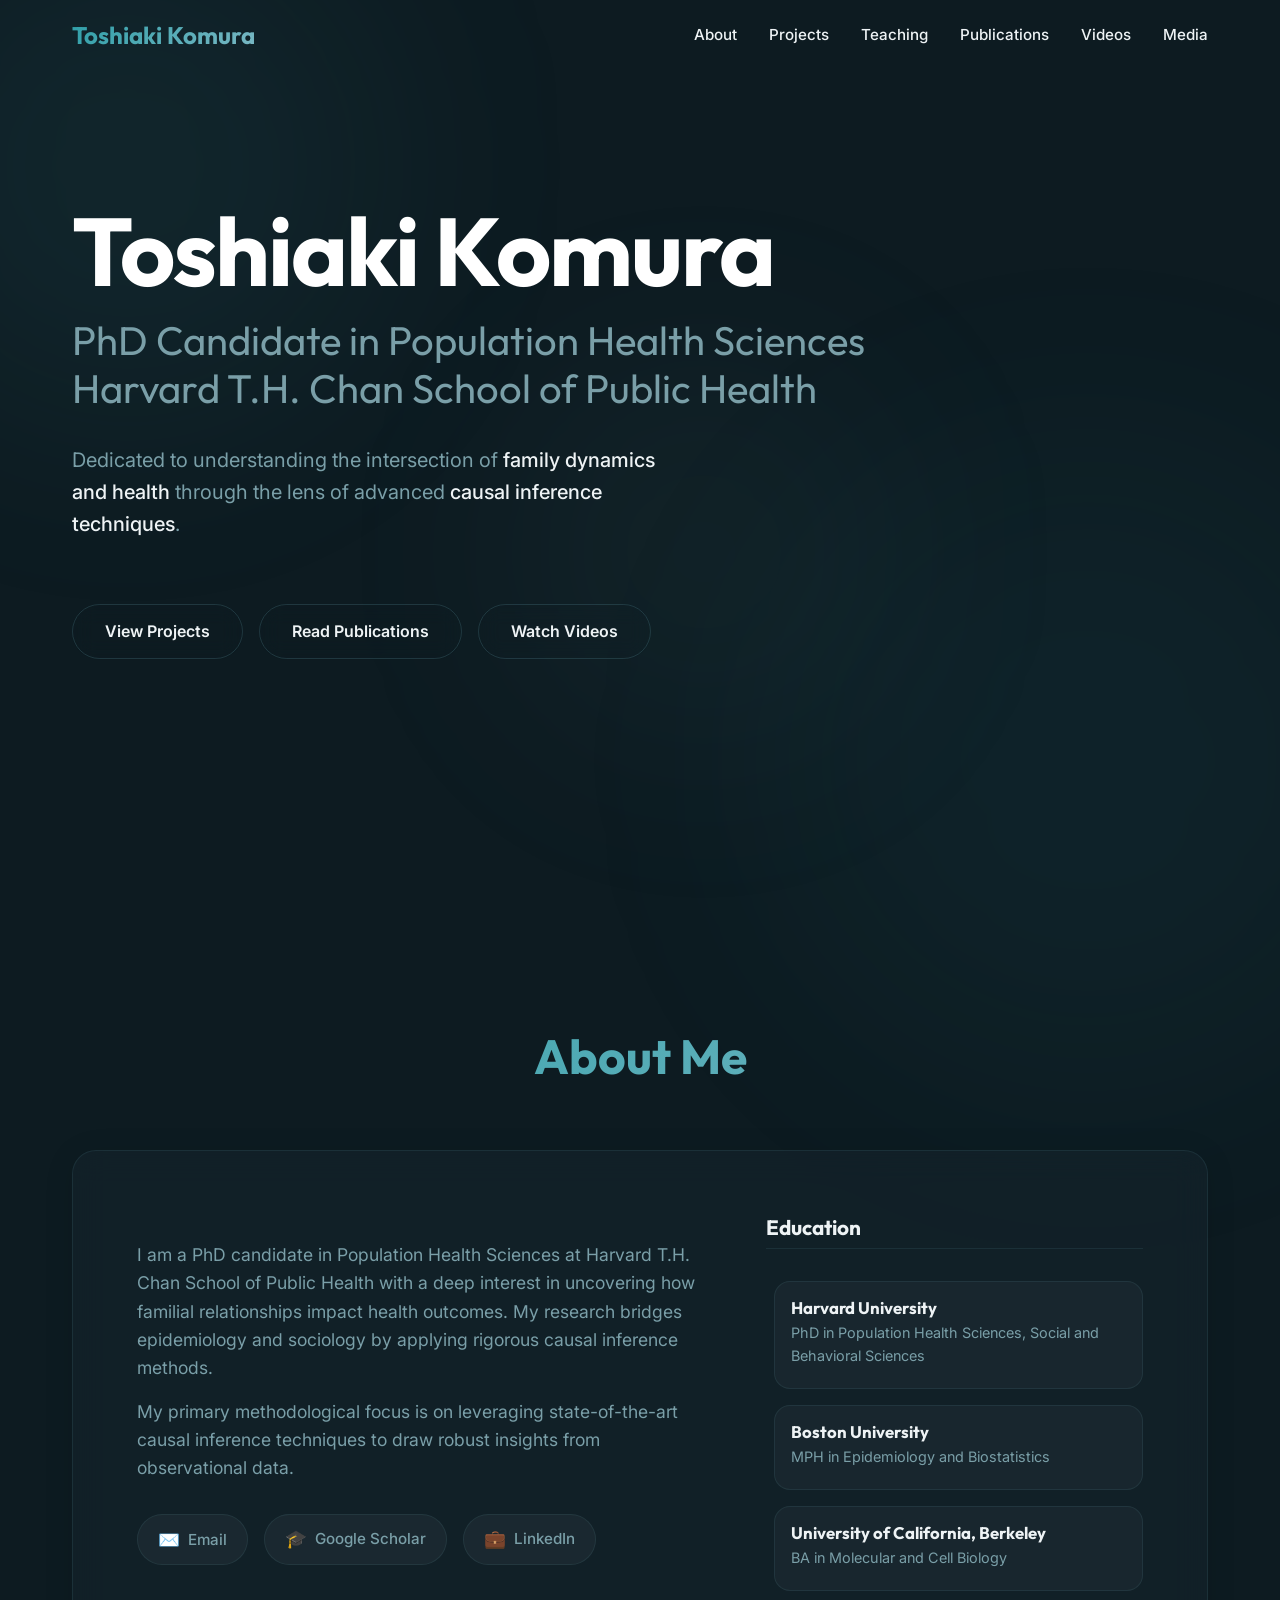
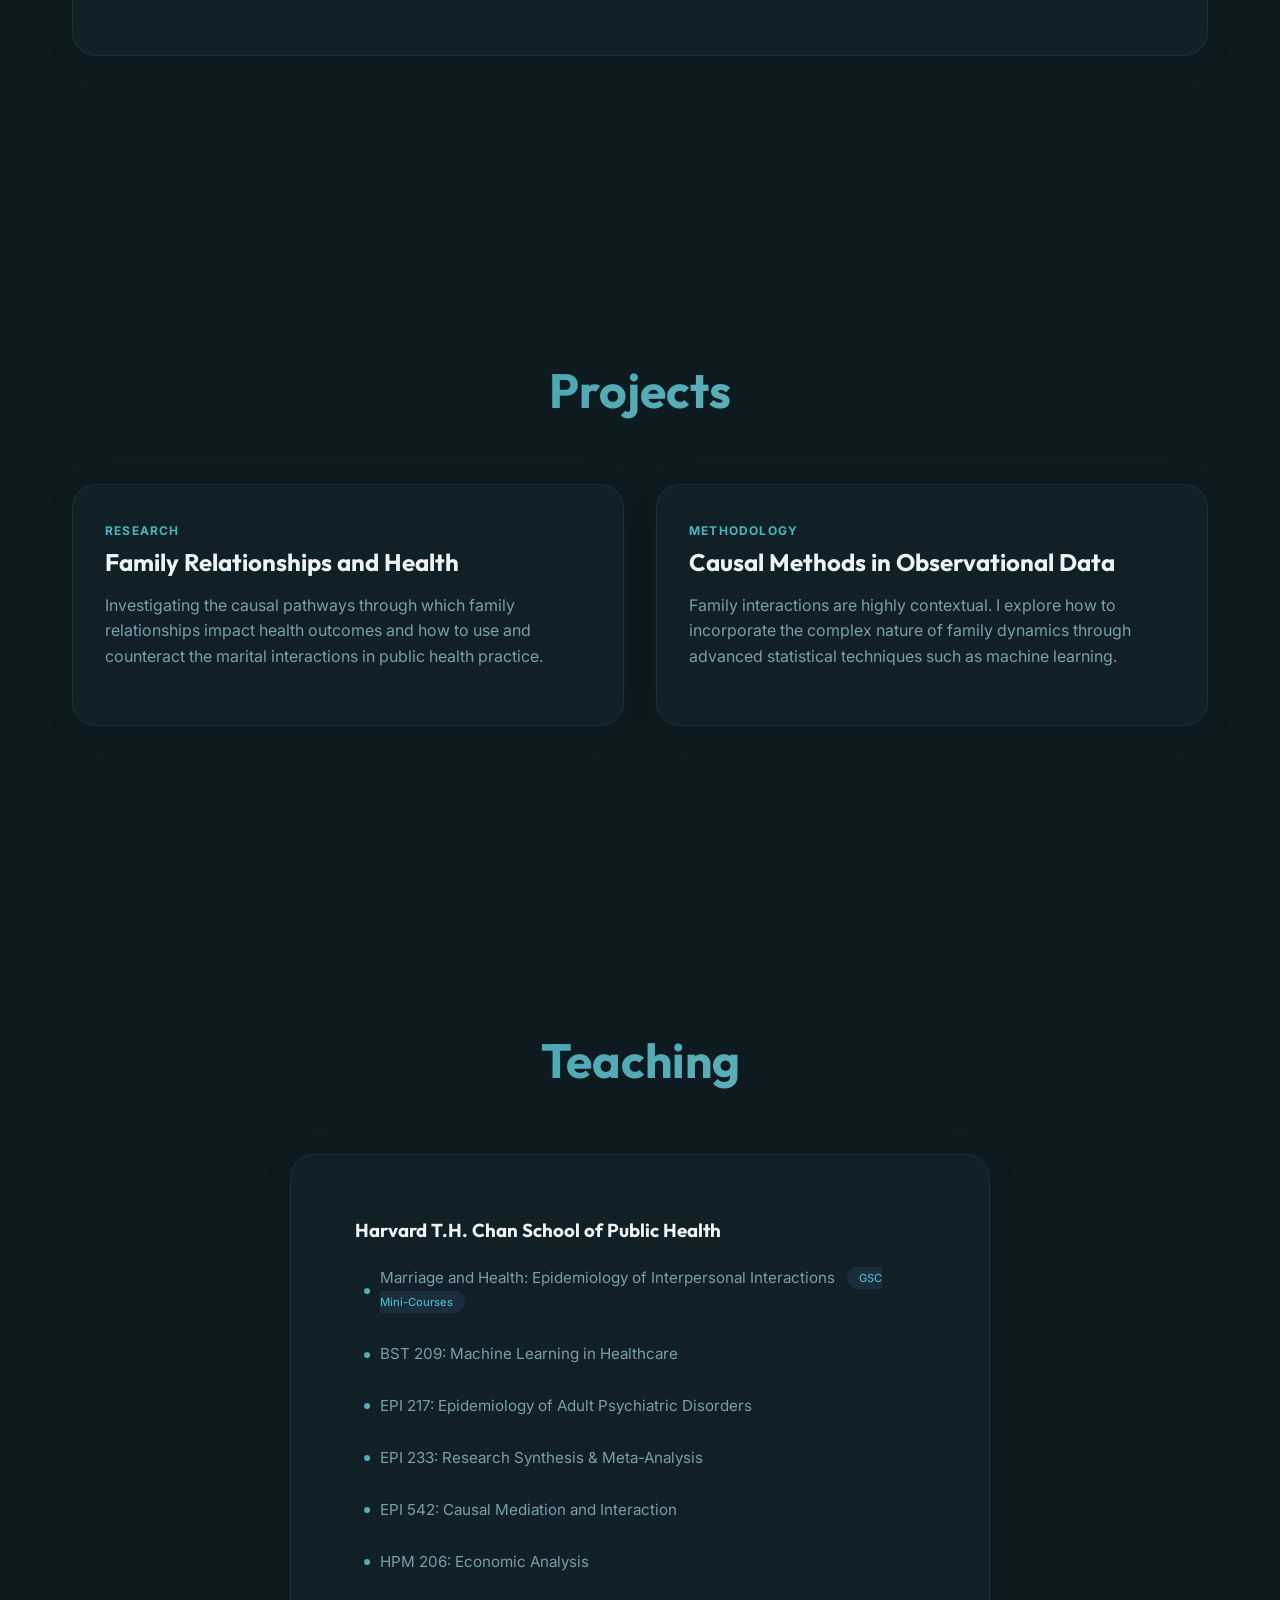
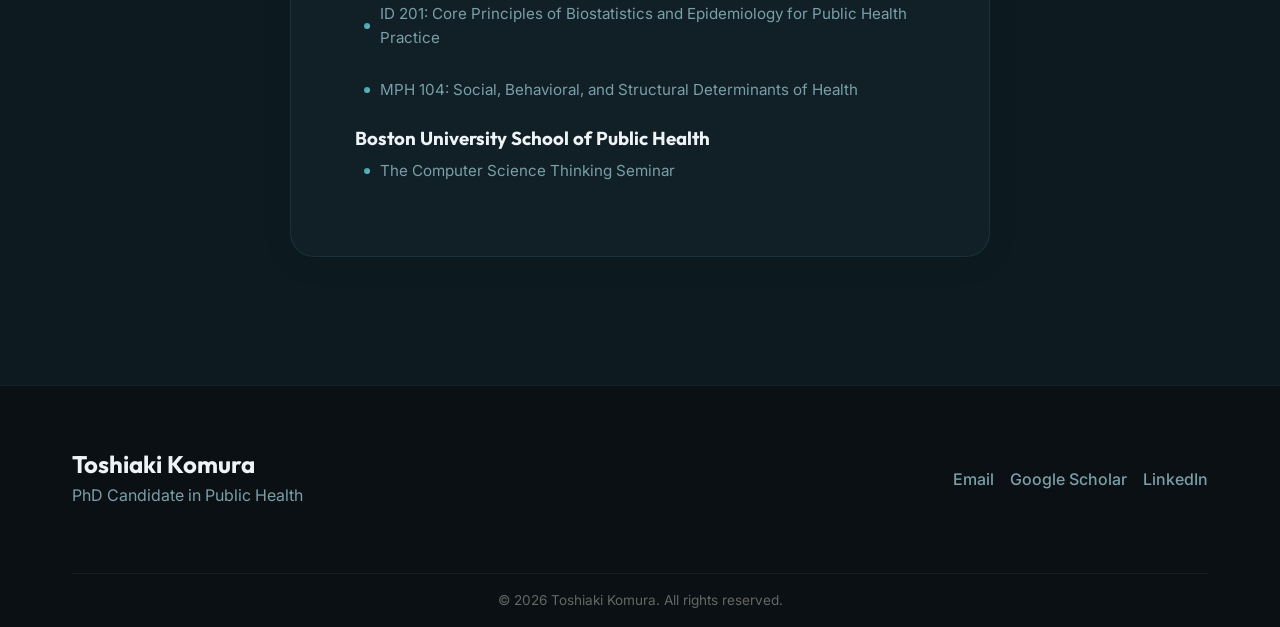
==== commit 62fabbff: "Add EPI 217 and ID 201 to teaching experience list Co-Authored-By: Claude Sonnet 5 <noreply@anthropi" ====
--- a/index.html
+++ b/index.html
@@ -184,9 +184,11 @@
                             <span class="tag">GSC Mini-Courses</span>
                         </li>
                         <li>BST 209: Machine Learning in Healthcare</li>
+                        <li>EPI 217: Epidemiology of Adult Psychiatric Disorders</li>
                         <li>EPI 233: Research Synthesis &amp; Meta-Analysis</li>
                         <li>EPI 542: Causal Mediation and Interaction</li>
                         <li>HPM 206: Economic Analysis</li>
+                        <li>ID 201: Core Principles of Biostatistics and Epidemiology for Public Health Practice</li>
                         <li>MPH 104: Social, Behavioral, and Structural Determinants of Health</li>
                     </ul>
                     <h3 style="margin-top: 1rem;">Boston University School of Public Health</h3>
